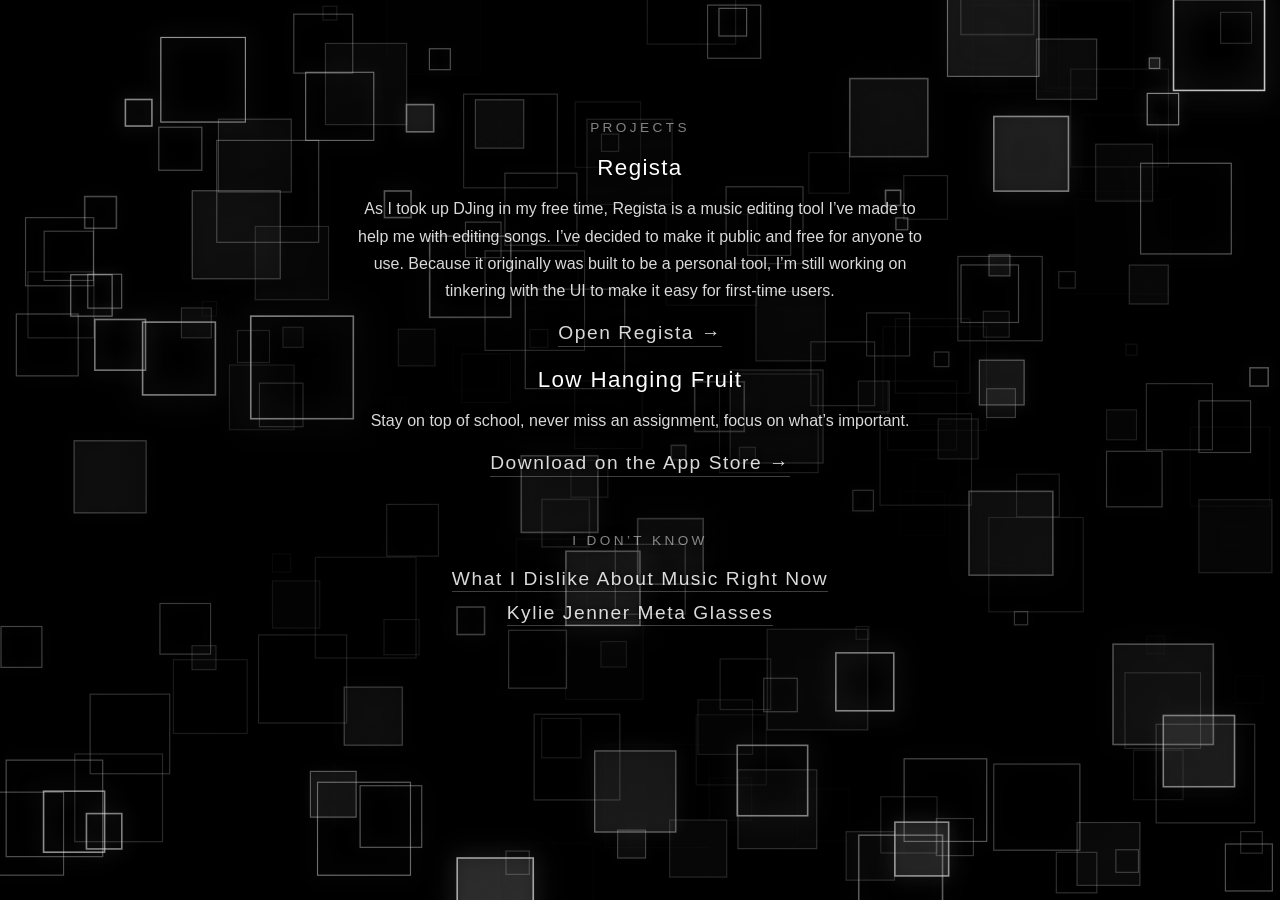
==== index.html @ 496a68cd "Rename Writing section heading to "I don't know" Co-Authored-By: Claude Fable 5.1 <noreply@anthropic" ====
<!DOCTYPE html>
<html lang="en">
<head>
  <meta charset="UTF-8">
  <meta name="viewport" content="width=device-width, initial-scale=1.0">
  <title>Olisa Nwogugu</title>
  <meta name="description" content="Olisa's website">
  <meta name="robots" content="index, follow">
  <meta name="author" content="Olisa Nwogugu">
  <link rel="canonical" href="https://olisanwogugu.com/">

  <!-- Open Graph -->
  <meta property="og:type" content="website">
  <meta property="og:site_name" content="Olisa Nwogugu">
  <meta property="og:title" content="Olisa Nwogugu">
  <meta property="og:description" content="Olisa's website">
  <meta property="og:url" content="https://olisanwogugu.com/">

  <!-- Twitter -->
  <meta name="twitter:card" content="summary">
  <meta name="twitter:title" content="Olisa Nwogugu">
  <meta name="twitter:description" content="Olisa's website">

  <!-- Structured data: identify the site with the person -->
  <script type="application/ld+json">
  {
    "@context": "https://schema.org",
    "@type": "Person",
    "name": "Olisa Nwogugu",
    "url": "https://olisanwogugu.com/",
    "sameAs": [
      "https://github.com/OlisaNW247"
    ]
  }
  </script>
  <link rel="stylesheet" href="/squares.css">
  <style>
    * { margin: 0; padding: 0; box-sizing: border-box; }
    body {
      min-height: 100%;
      background: #000;
      color: #fff;
      font-family: -apple-system, BlinkMacSystemFont, "Segoe UI", Helvetica, Arial, sans-serif;
      text-align: center;
    }
    main { padding: 4rem 2rem; max-width: 40rem; margin: 0 auto; }
    h1 {
      font-size: clamp(2rem, 7vw, 4rem);
      font-weight: 300;
      letter-spacing: 0.35em;
      text-transform: uppercase;
      margin-right: -0.35em; /* offsets trailing letter-spacing so text is truly centered */
    }
    h2 {
      margin-top: 3.5rem;
      font-size: 0.85rem;
      font-weight: 400;
      letter-spacing: 0.25em;
      text-transform: uppercase;
      opacity: 0.5;
    }
    main > h2:first-child { margin-top: 0; }
    /* Present for search engines & screen readers without showing visually. */
    .visually-hidden {
      position: absolute;
      width: 1px; height: 1px;
      margin: -1px; padding: 0; border: 0;
      clip: rect(0 0 0 0); clip-path: inset(50%);
      overflow: hidden; white-space: nowrap;
    }
    ul { list-style: none; margin-top: 1.25rem; }
    li + li { margin-top: 0.75rem; }
    a {
      color: #fff;
      text-decoration: none;
      font-size: clamp(1rem, 2.5vw, 1.2rem);
      letter-spacing: 0.08em;
      opacity: 0.85;
      border-bottom: 1px solid rgba(255, 255, 255, 0.3);
      padding-bottom: 2px;
    }
    a:hover { opacity: 1; border-bottom-color: #fff; }
    .project { margin-top: 1.25rem; }
    .project h3 {
      font-size: clamp(1.1rem, 3vw, 1.4rem);
      font-weight: 400;
      letter-spacing: 0.06em;
    }
    .project p {
      margin-top: 0.9rem;
      font-size: 1rem;
      line-height: 1.7;
      opacity: 0.85;
    }
    .project .visit { display: inline-block; margin-top: 1.1rem; }
  </style>
</head>
<body>
  <canvas id="bg" aria-hidden="true"></canvas>
  <div id="veil" aria-hidden="true"></div>
  <main>
    <h1 class="visually-hidden">Olisa Nwogugu</h1>
    <h2>Projects</h2>
    <div class="project">
      <h3>Regista</h3>
      <p>As I took up DJing in my free time, Regista is a music editing tool I&rsquo;ve made to help me with editing songs. I&rsquo;ve decided to make it public and free for anyone to use. Because it originally was built to be a personal tool, I&rsquo;m still working on tinkering with the UI to make it easy for first-time users.</p>
      <a class="visit" href="https://olisanwogugu--regista-separator-web.modal.run/">Open Regista &rarr;</a>
    </div>

    <div class="project">
      <h3>Low Hanging Fruit</h3>
      <p>Stay on top of school, never miss an assignment, focus on what&rsquo;s important.</p>
      <a class="visit" href="https://apps.apple.com/us/app/low-hanging-fruit/id6783911002">Download on the App Store &rarr;</a>
    </div>

    <h2>I don&rsquo;t know</h2>
    <ul>
      <li><a href="/posts/what-i-dislike-about-music-right-now.html">What I Dislike About Music Right Now</a></li>
      <li><a href="/posts/kylie-jenner-meta-glasses.html">Kylie Jenner Meta Glasses</a></li>
    </ul>
  </main>
  <script src="/squares.js"></script>
</body>
</html>
---- squares.css ----
/* Background canvas layer + legibility helpers, shared across pages. */
#bg {
  position: fixed;
  inset: 0;
  width: 100%;
  height: 100%;
  z-index: 0;
  display: block;
  pointer-events: none;
}

/* Soft dark vignette so the drifting squares never overpower the text. */
#veil {
  position: fixed;
  inset: 0;
  z-index: 1;
  pointer-events: none;
  background: radial-gradient(
    ellipse at center,
    rgba(0, 0, 0, 0.72) 0%,
    rgba(0, 0, 0, 0.45) 38%,
    rgba(0, 0, 0, 0.2) 70%,
    rgba(0, 0, 0, 0) 100%
  );
}

/* Content sits above both layers. */
main {
  position: relative;
  z-index: 2;
}

/* A little glow behind text keeps it crisp against bright squares. */
main :is(h1, h2, h3, p, a, time) {
  text-shadow: 0 0 12px rgba(0, 0, 0, 0.9), 0 0 4px rgba(0, 0, 0, 0.9);
}
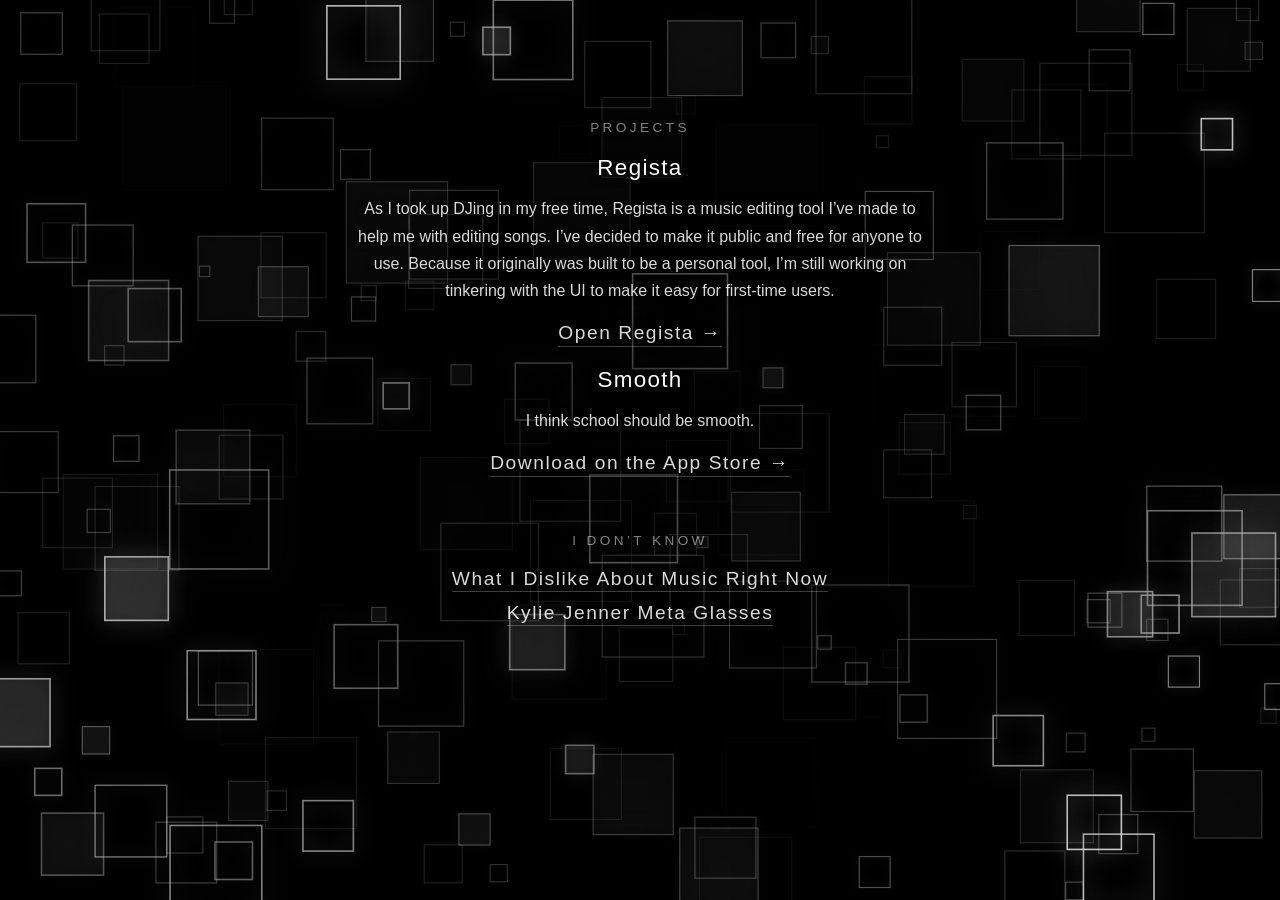
==== commit 16ff95b2: "Rename Low Hanging Fruit project to Smooth Co-Authored-By: Claude Fable 5.1 <noreply@anthropic.com> " ====
--- a/index.html
+++ b/index.html
@@ -108,9 +108,9 @@
     </div>
 
     <div class="project">
-      <h3>Low Hanging Fruit</h3>
-      <p>Stay on top of school, never miss an assignment, focus on what&rsquo;s important.</p>
-      <a class="visit" href="https://apps.apple.com/us/app/low-hanging-fruit/id6783911002">Download on the App Store &rarr;</a>
+      <h3>Smooth</h3>
+      <p>I think school should be smooth.</p>
+      <a class="visit" href="https://apps.apple.com/us/app/smooth-for-students/id6783911002">Download on the App Store &rarr;</a>
     </div>
 
     <h2>I don&rsquo;t know</h2>
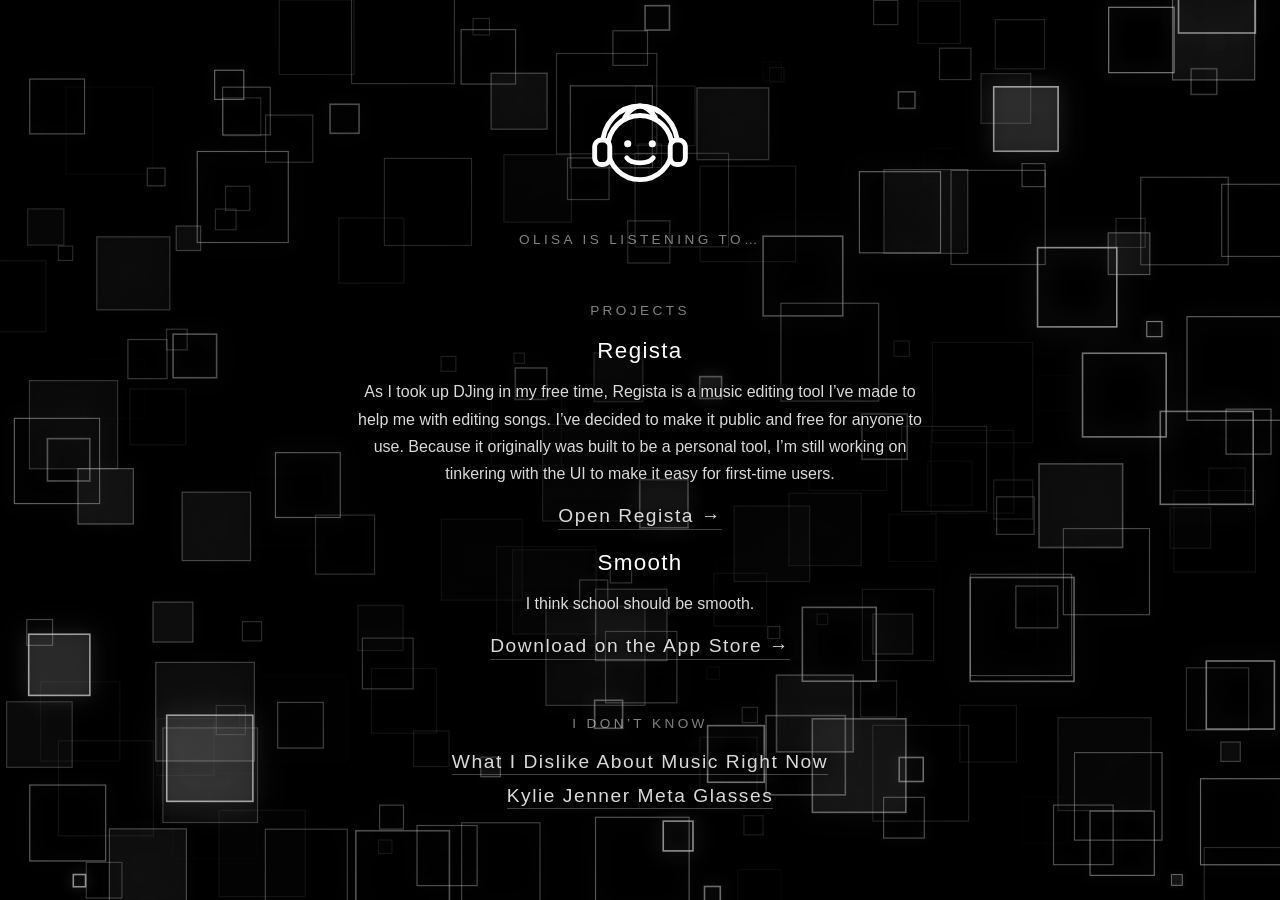
==== commit 6bc3c6bb: "Add "Olisa is listening to" icon and cinematic now-playing reveal Adds a cartoon headphones icon to " ====
--- a/index.html
+++ b/index.html
@@ -34,6 +34,7 @@
   }
   </script>
   <link rel="stylesheet" href="/squares.css">
+  <link rel="stylesheet" href="/listening.css">
   <style>
     * { margin: 0; padding: 0; box-sizing: border-box; }
     body {
@@ -59,7 +60,6 @@
       text-transform: uppercase;
       opacity: 0.5;
     }
-    main > h2:first-child { margin-top: 0; }
     /* Present for search engines & screen readers without showing visually. */
     .visually-hidden {
       position: absolute;
@@ -100,6 +100,32 @@
   <div id="veil" aria-hidden="true"></div>
   <main>
     <h1 class="visually-hidden">Olisa Nwogugu</h1>
+    <div class="listening">
+      <button class="listening-btn" id="listening-btn" type="button" aria-label="See what Olisa is listening to">
+        <svg viewBox="0 0 72 72" fill="none" stroke="currentColor" stroke-width="2.6" stroke-linecap="round" stroke-linejoin="round" aria-hidden="true">
+          <!-- floating notes (animate on hover) -->
+          <g class="note note-1" transform="translate(56 14)"><path d="M0 7V-2l5-1.5V5.5"/><circle cx="-1.8" cy="7.2" r="1.9" fill="currentColor" stroke="none"/><circle cx="3.2" cy="5.7" r="1.9" fill="currentColor" stroke="none"/></g>
+          <g class="note note-2" transform="translate(10 20)"><path d="M0 6V-3"/><circle cx="-1.8" cy="6.2" r="1.9" fill="currentColor" stroke="none"/></g>
+          <g class="note note-3" transform="translate(63 30)"><path d="M0 5V-3"/><circle cx="-1.8" cy="5.2" r="1.9" fill="currentColor" stroke="none"/></g>
+          <!-- head -->
+          <circle cx="36" cy="40" r="17"/>
+          <!-- hair tuft -->
+          <path d="M28 24c2-4 6-6 8-6s6 2 8 6"/>
+          <!-- eyes -->
+          <circle cx="29.5" cy="38" r="1.9" fill="currentColor" stroke="none"/>
+          <circle cx="42.5" cy="38" r="1.9" fill="currentColor" stroke="none"/>
+          <!-- smile -->
+          <path d="M29 45.5c2.5 3.5 11.5 3.5 14 0"/>
+          <!-- headband -->
+          <path d="M16 40c0-13 9-22 20-22s20 9 20 22"/>
+          <!-- ear cups -->
+          <rect x="12" y="36" width="8" height="13" rx="3.5" fill="#000"/>
+          <rect x="52" y="36" width="8" height="13" rx="3.5" fill="#000"/>
+        </svg>
+      </button>
+      <p class="listening-label">Olisa is listening to&hellip;</p>
+    </div>
+
     <h2>Projects</h2>
     <div class="project">
       <h3>Regista</h3>
@@ -120,5 +146,6 @@
     </ul>
   </main>
   <script src="/squares.js"></script>
+  <script src="/listening.js"></script>
 </body>
 </html>
--- a/listening.css
+++ b/listening.css
@@ -0,0 +1,126 @@
+/* "Olisa is listening to" — icon + cinematic reveal */
+
+.listening { display: flex; flex-direction: column; align-items: center; gap: 1rem; margin-bottom: 1rem; }
+.listening-btn {
+  appearance: none; background: none; border: 0; padding: 0.5rem; cursor: pointer;
+  color: #fff; border-radius: 50%; line-height: 0;
+  transition: transform 0.4s cubic-bezier(.2,.8,.2,1);
+}
+.listening-btn svg { width: clamp(96px, 18vw, 136px); height: auto; display: block; overflow: visible; }
+.listening-btn:hover, .listening-btn:focus-visible { transform: translateY(-4px) scale(1.04); outline: none; }
+.listening-btn .note { opacity: 0; transform-origin: center; }
+.listening-btn:hover .note, .listening-btn:focus-visible .note { animation: lst-note 1.6s ease-out infinite; }
+.listening-btn .note-2 { animation-delay: 0.5s !important; }
+.listening-btn .note-3 { animation-delay: 1s !important; }
+.listening-label {
+  font-size: 0.85rem; font-weight: 400; letter-spacing: 0.25em; text-transform: uppercase; opacity: 0.5;
+}
+@keyframes lst-note {
+  0%   { opacity: 0; transform: translateY(6px) rotate(-8deg); }
+  20%  { opacity: 0.9; }
+  100% { opacity: 0; transform: translateY(-22px) rotate(10deg); }
+}
+
+/* ---------- overlay ---------- */
+.lst-overlay {
+  position: fixed; inset: 0; z-index: 1000; background: #000; color: #fff;
+  display: flex; align-items: center; justify-content: center; overflow: hidden;
+  font-family: -apple-system, BlinkMacSystemFont, "Segoe UI", Helvetica, Arial, sans-serif;
+  opacity: 0; pointer-events: none; transition: opacity 0.5s ease;
+}
+.lst-overlay.is-open { opacity: 1; pointer-events: auto; }
+.lst-backdrop { position: absolute; inset: -12%; overflow: hidden; }
+.lst-backdrop img {
+  width: 100%; height: 100%; object-fit: cover; filter: blur(70px) saturate(1.4) brightness(0.55);
+  transform: scale(1.2); opacity: 0;
+}
+.lst-vignette { position: absolute; inset: 0; background: radial-gradient(ellipse at center, rgba(0,0,0,0) 35%, rgba(0,0,0,0.85) 100%); }
+.lst-grain {
+  position: absolute; inset: -50%; opacity: 0.07; pointer-events: none; mix-blend-mode: screen;
+  background-image: url("data:image/svg+xml;utf8,<svg xmlns='http://www.w3.org/2000/svg' width='240' height='240'><filter id='n'><feTurbulence type='fractalNoise' baseFrequency='0.9' numOctaves='2' stitchTiles='stitch'/><feColorMatrix values='0 0 0 0 1 0 0 0 0 1 0 0 0 0 1 0 0 0 0.5 0'/></filter><rect width='100%' height='100%' filter='url(%23n)'/></svg>");
+}
+.lst-bar { position: absolute; left: 0; right: 0; height: 9vh; background: #000; z-index: 3; }
+.lst-bar-top { top: 0; transform: translateY(-100%); }
+.lst-bar-bottom { bottom: 0; transform: translateY(100%); }
+.lst-close {
+  position: absolute; top: calc(9vh + 1rem); right: 1.25rem; z-index: 5;
+  appearance: none; background: rgba(255,255,255,0.08); border: 1px solid rgba(255,255,255,0.2);
+  color: #fff; width: 2.6rem; height: 2.6rem; border-radius: 50%; cursor: pointer; font-size: 1.1rem;
+  letter-spacing: 0; opacity: 0; transition: background 0.2s, opacity 0.4s;
+}
+.lst-close:hover { background: rgba(255,255,255,0.18); }
+.lst-stage {
+  position: relative; z-index: 4; text-align: center; padding: 0 1.25rem; max-width: 46rem; width: 100%;
+  display: flex; flex-direction: column; align-items: center;
+}
+.lst-eyebrow {
+  font-size: 0.8rem; letter-spacing: 0.25em; text-transform: uppercase; opacity: 0.6; margin: 0 0 1.75rem;
+}
+.lst-art {
+  width: min(58vmin, 22rem); aspect-ratio: 1; border-radius: 6px; overflow: hidden;
+  box-shadow: 0 40px 120px rgba(0,0,0,0.75), 0 0 0 1px rgba(255,255,255,0.06);
+  background: #111;
+}
+.lst-art img { width: 100%; height: 100%; object-fit: cover; display: block; }
+.lst-title {
+  margin: 2rem 0 0; font-weight: 300; line-height: 1.1; letter-spacing: 0.02em;
+  font-size: clamp(1.9rem, 6.5vw, 4.2rem);
+}
+.lst-title .w { display: inline-block; overflow: hidden; vertical-align: bottom; padding: 0 0.12em; margin: 0 -0.12em; }
+.lst-title .w > span { display: inline-block; }
+.lst-artist {
+  margin: 1.1rem 0 0; font-size: 0.85rem; letter-spacing: 0.22em; text-transform: uppercase; opacity: 0.65;
+}
+.lst-album { margin: 0.4rem 0 0; font-size: 0.95rem; letter-spacing: 0.04em; opacity: 0.45; }
+.lst-album[hidden] { display: none; }
+.lst-link {
+  display: inline-block; margin-top: 2rem; color: #fff; text-decoration: none; letter-spacing: 0.08em;
+  font-size: 0.95rem; opacity: 0.85; border-bottom: 1px solid rgba(255,255,255,0.3); padding-bottom: 2px;
+}
+.lst-link:hover { opacity: 1; border-bottom-color: #fff; }
+.lst-link[hidden] { display: none; }
+.lst-status { position: absolute; z-index: 4; font-size: 0.8rem; letter-spacing: 0.25em; text-transform: uppercase; opacity: 0.5; }
+.lst-status[hidden] { display: none; }
+.lst-overlay.is-loading .lst-stage { visibility: hidden; }
+.lst-overlay.is-loading .lst-status { animation: lst-pulse 1.4s ease-in-out infinite; }
+@keyframes lst-pulse { 0%, 100% { opacity: 0.25; } 50% { opacity: 0.7; } }
+
+/* ---------- the reveal (motion only when allowed) ---------- */
+@media (prefers-reduced-motion: no-preference) {
+  .lst-overlay.is-open .lst-backdrop img { animation: lst-bloom 2.4s cubic-bezier(.2,.7,.2,1) 0.3s forwards, lst-drift 36s ease-in-out 2.7s infinite alternate; }
+  .lst-overlay.is-open .lst-grain { animation: lst-grain 0.6s steps(4) infinite; }
+  .lst-overlay.is-open .lst-bar-top { animation: lst-bar-in 1s cubic-bezier(.2,.8,.2,1) 0.2s forwards; }
+  .lst-overlay.is-open .lst-bar-bottom { animation: lst-bar-in 1s cubic-bezier(.2,.8,.2,1) 0.2s forwards; }
+  .lst-overlay.is-open .lst-close { animation: lst-fade 0.6s ease 3s forwards; }
+  .lst-overlay.is-open .lst-eyebrow { opacity: 0; animation: lst-eyebrow 1.4s cubic-bezier(.2,.7,.2,1) 0.8s forwards; }
+  .lst-overlay.is-open .lst-art { opacity: 0; animation: lst-art 1.8s cubic-bezier(.2,.7,.2,1) 1.1s forwards; }
+  .lst-overlay.is-open .lst-title .w > span { transform: translateY(115%); animation: lst-rise 0.9s cubic-bezier(.2,.8,.2,1) forwards; animation-delay: calc(2.1s + var(--i, 0) * 0.08s); }
+  .lst-overlay.is-open .lst-artist { opacity: 0; animation: lst-fade-up-artist 0.9s ease 2.7s forwards; }
+  .lst-overlay.is-open .lst-album { opacity: 0; animation: lst-fade-up-album 0.9s ease 2.85s forwards; }
+  .lst-overlay.is-open .lst-link { opacity: 0; animation: lst-fade-up-link 0.9s ease 3s forwards; }
+  .lst-overlay.is-open .lst-status { animation: lst-pulse 1.4s ease-in-out infinite; }
+}
+@media (prefers-reduced-motion: reduce) {
+  .lst-overlay { transition: none; }
+  .lst-backdrop img { opacity: 1; transform: none; }
+  .lst-bar-top, .lst-bar-bottom { transform: none; }
+  .lst-close { opacity: 1; }
+}
+@keyframes lst-bloom { from { opacity: 0; transform: scale(1.35); } to { opacity: 1; transform: scale(1.2); } }
+@keyframes lst-drift { from { transform: scale(1.2) translate(0, 0); } to { transform: scale(1.3) translate(-2%, 2%); } }
+@keyframes lst-grain { 0% { transform: translate(0,0); } 25% { transform: translate(-4%, 3%); } 50% { transform: translate(3%, -5%); } 75% { transform: translate(-2%, -2%); } 100% { transform: translate(4%, 4%); } }
+@keyframes lst-bar-in { to { transform: translateY(0); } }
+@keyframes lst-fade { to { opacity: 1; } }
+@keyframes lst-fade-up { from { opacity: 0; transform: translateY(10px); } to { opacity: 1; transform: translateY(0); } }
+@keyframes lst-fade-up-link { from { opacity: 0; transform: translateY(10px); } to { opacity: 0.85; transform: translateY(0); } }
+@keyframes lst-fade-up-artist { from { opacity: 0; transform: translateY(10px); } to { opacity: 0.65; transform: translateY(0); } }
+@keyframes lst-fade-up-album { from { opacity: 0; transform: translateY(10px); } to { opacity: 0.45; transform: translateY(0); } }
+@keyframes lst-eyebrow { from { opacity: 0; letter-spacing: 0.7em; } to { opacity: 0.6; letter-spacing: 0.25em; } }
+@keyframes lst-art { from { opacity: 0; transform: scale(1.14) translateY(12px); filter: blur(24px); } to { opacity: 1; transform: scale(1) translateY(0); filter: blur(0); } }
+@keyframes lst-rise { to { transform: translateY(0); } }
+
+@media (max-width: 480px) {
+  .lst-bar { height: 7vh; }
+  .lst-close { top: calc(7vh + 0.75rem); right: 0.75rem; }
+  .lst-art { width: min(64vw, 18rem); }
+}
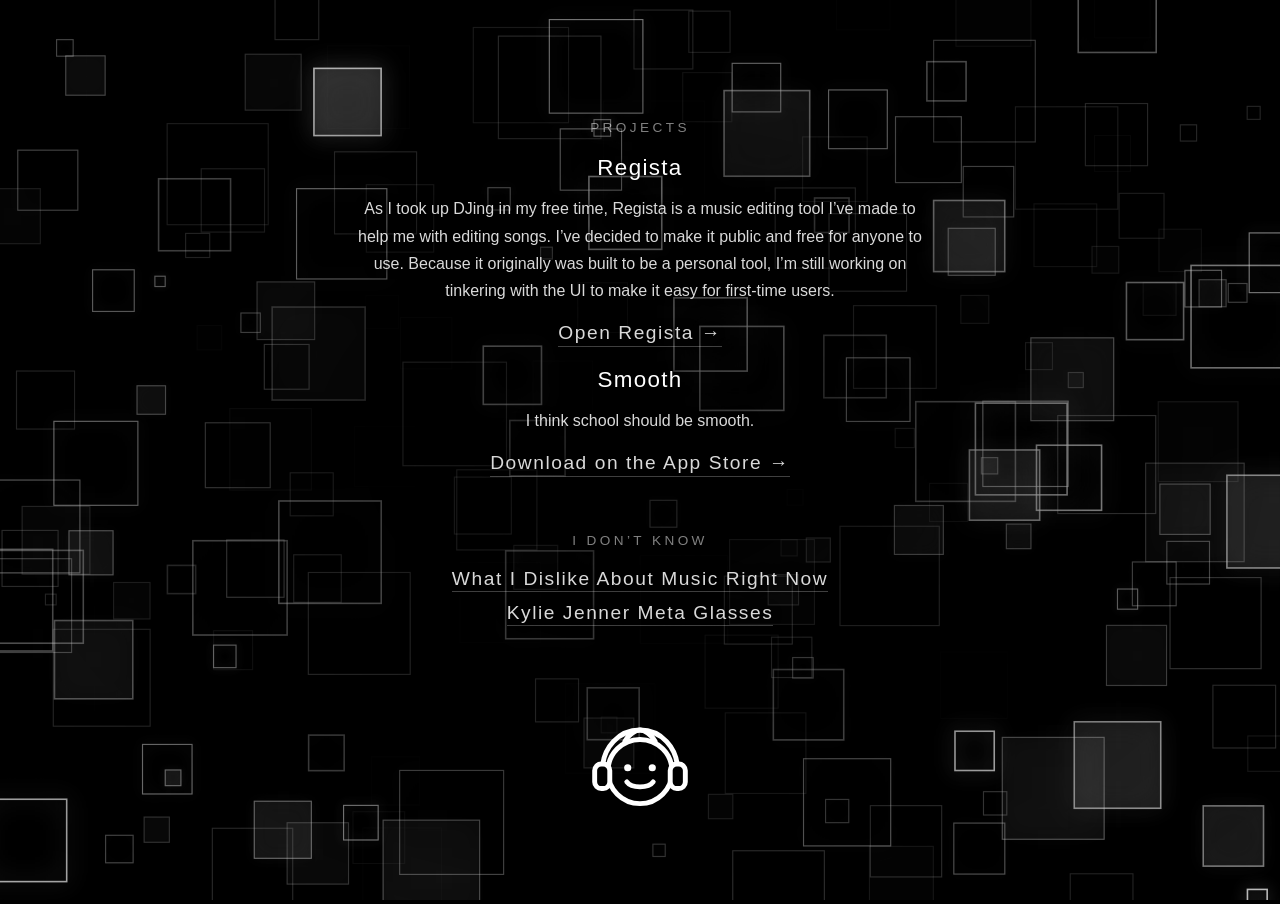
==== commit cae765f7: "Move listening icon to bottom of homepage and drop its label Co-Authored-By: Claude Fable 5.1 <norep" ====
--- a/index.html
+++ b/index.html
@@ -100,6 +100,25 @@
   <div id="veil" aria-hidden="true"></div>
   <main>
     <h1 class="visually-hidden">Olisa Nwogugu</h1>
+    <h2>Projects</h2>
+    <div class="project">
+      <h3>Regista</h3>
+      <p>As I took up DJing in my free time, Regista is a music editing tool I&rsquo;ve made to help me with editing songs. I&rsquo;ve decided to make it public and free for anyone to use. Because it originally was built to be a personal tool, I&rsquo;m still working on tinkering with the UI to make it easy for first-time users.</p>
+      <a class="visit" href="https://olisanwogugu--regista-separator-web.modal.run/">Open Regista &rarr;</a>
+    </div>
+
+    <div class="project">
+      <h3>Smooth</h3>
+      <p>I think school should be smooth.</p>
+      <a class="visit" href="https://apps.apple.com/us/app/smooth-for-students/id6783911002">Download on the App Store &rarr;</a>
+    </div>
+
+    <h2>I don&rsquo;t know</h2>
+    <ul>
+      <li><a href="/posts/what-i-dislike-about-music-right-now.html">What I Dislike About Music Right Now</a></li>
+      <li><a href="/posts/kylie-jenner-meta-glasses.html">Kylie Jenner Meta Glasses</a></li>
+    </ul>
+
     <div class="listening">
       <button class="listening-btn" id="listening-btn" type="button" aria-label="See what Olisa is listening to">
         <svg viewBox="0 0 72 72" fill="none" stroke="currentColor" stroke-width="2.6" stroke-linecap="round" stroke-linejoin="round" aria-hidden="true">
@@ -123,27 +142,7 @@
           <rect x="52" y="36" width="8" height="13" rx="3.5" fill="#000"/>
         </svg>
       </button>
-      <p class="listening-label">Olisa is listening to&hellip;</p>
     </div>
-
-    <h2>Projects</h2>
-    <div class="project">
-      <h3>Regista</h3>
-      <p>As I took up DJing in my free time, Regista is a music editing tool I&rsquo;ve made to help me with editing songs. I&rsquo;ve decided to make it public and free for anyone to use. Because it originally was built to be a personal tool, I&rsquo;m still working on tinkering with the UI to make it easy for first-time users.</p>
-      <a class="visit" href="https://olisanwogugu--regista-separator-web.modal.run/">Open Regista &rarr;</a>
-    </div>
-
-    <div class="project">
-      <h3>Smooth</h3>
-      <p>I think school should be smooth.</p>
-      <a class="visit" href="https://apps.apple.com/us/app/smooth-for-students/id6783911002">Download on the App Store &rarr;</a>
-    </div>
-
-    <h2>I don&rsquo;t know</h2>
-    <ul>
-      <li><a href="/posts/what-i-dislike-about-music-right-now.html">What I Dislike About Music Right Now</a></li>
-      <li><a href="/posts/kylie-jenner-meta-glasses.html">Kylie Jenner Meta Glasses</a></li>
-    </ul>
   </main>
   <script src="/squares.js"></script>
   <script src="/listening.js"></script>
--- a/listening.css
+++ b/listening.css
@@ -1,6 +1,6 @@
 /* "Olisa is listening to" — icon + cinematic reveal */
 
-.listening { display: flex; flex-direction: column; align-items: center; gap: 1rem; margin-bottom: 1rem; }
+.listening { display: flex; flex-direction: column; align-items: center; gap: 1rem; margin-top: 4rem; }
 .listening-btn {
   appearance: none; background: none; border: 0; padding: 0.5rem; cursor: pointer;
   color: #fff; border-radius: 50%; line-height: 0;
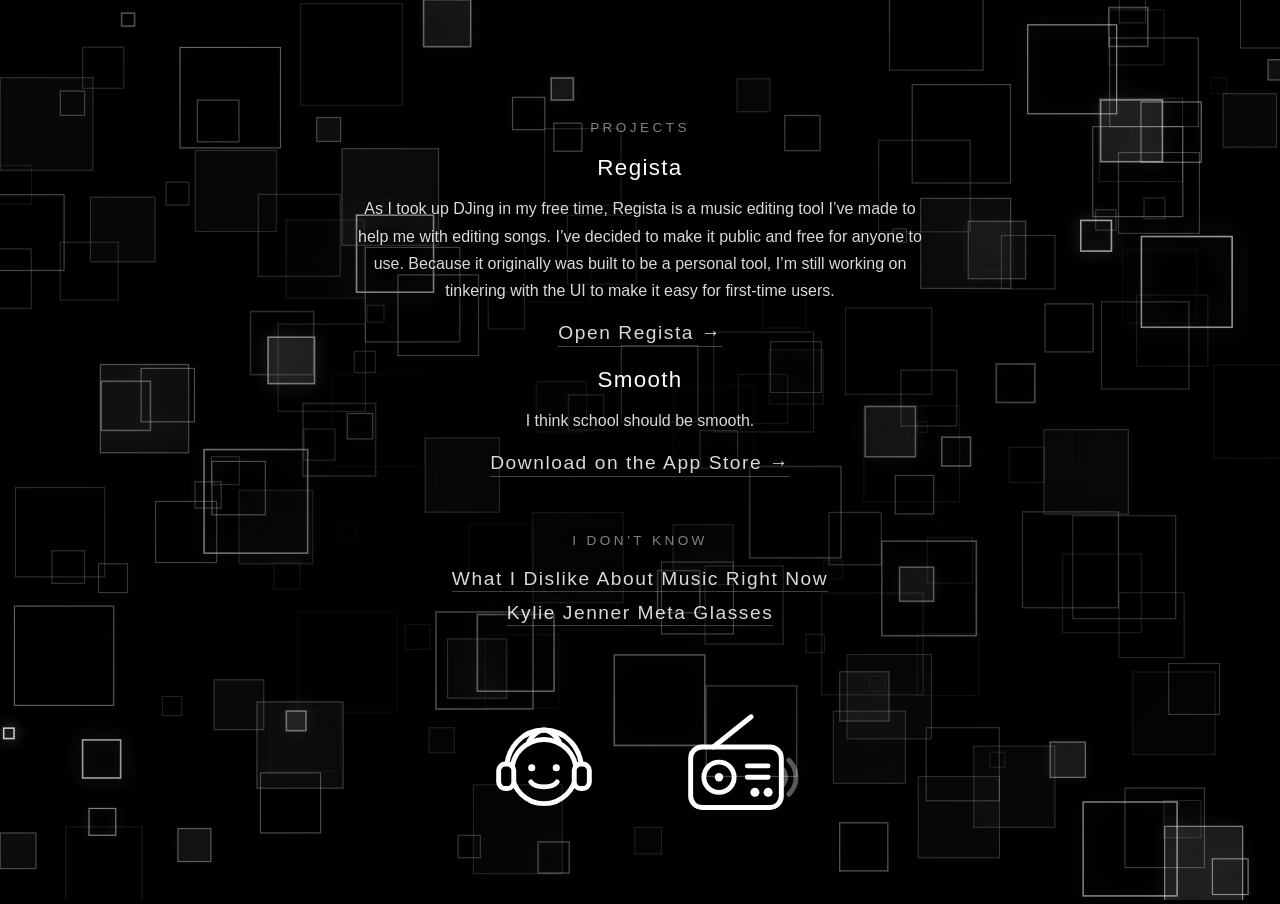
==== commit 109534b4: "Add Olisa's radio: a synchronized 24/7 station from the last played playlist The Action now also pic" ====
--- a/index.html
+++ b/index.html
@@ -142,6 +142,23 @@
           <rect x="52" y="36" width="8" height="13" rx="3.5" fill="#000"/>
         </svg>
       </button>
+      <a class="listening-btn radio-btn" href="/radio.html" aria-label="Tune in to Olisa&rsquo;s radio">
+        <svg viewBox="0 0 72 72" fill="none" stroke="currentColor" stroke-width="2.6" stroke-linecap="round" stroke-linejoin="round" aria-hidden="true">
+          <!-- antenna -->
+          <path d="M24 27 44 11"/>
+          <!-- body -->
+          <rect x="12" y="27" width="48" height="32" rx="6"/>
+          <!-- speaker -->
+          <circle cx="27" cy="43" r="8"/>
+          <circle cx="27" cy="43" r="2.2" fill="currentColor" stroke="none"/>
+          <!-- dial + tuner -->
+          <path d="M42 37h11M42 43h11"/>
+          <circle cx="46" cy="51" r="2.4" fill="currentColor" stroke="none"/>
+          <circle cx="53" cy="51" r="2.4" fill="currentColor" stroke="none"/>
+          <!-- sound waves (animate on hover) -->
+          <g class="wave"><path d="M60 38c3 3 3 7 0 10"/><path d="M64 34c5 5 5 13 0 18"/></g>
+        </svg>
+      </a>
     </div>
   </main>
   <script src="/squares.js"></script>
--- a/listening.css
+++ b/listening.css
@@ -1,6 +1,6 @@
 /* "Olisa is listening to" — icon + cinematic reveal */
 
-.listening { display: flex; flex-direction: column; align-items: center; gap: 1rem; margin-top: 4rem; }
+.listening { display: flex; flex-direction: row; align-items: center; justify-content: center; gap: 2.5rem; margin-top: 4rem; }
 .listening-btn {
   appearance: none; background: none; border: 0; padding: 0.5rem; cursor: pointer;
   color: #fff; border-radius: 50%; line-height: 0;
@@ -15,6 +15,10 @@
 .listening-label {
   font-size: 0.85rem; font-weight: 400; letter-spacing: 0.25em; text-transform: uppercase; opacity: 0.5;
 }
+.radio-btn { display: inline-block; border-bottom: 0; opacity: 1; }
+.radio-btn .wave { opacity: 0.35; transition: opacity 0.3s; }
+.radio-btn:hover .wave, .radio-btn:focus-visible .wave { opacity: 1; animation: lst-wave 1.2s ease-in-out infinite; }
+@keyframes lst-wave { 0%, 100% { opacity: 0.4; } 50% { opacity: 1; } }
 @keyframes lst-note {
   0%   { opacity: 0; transform: translateY(6px) rotate(-8deg); }
   20%  { opacity: 0.9; }
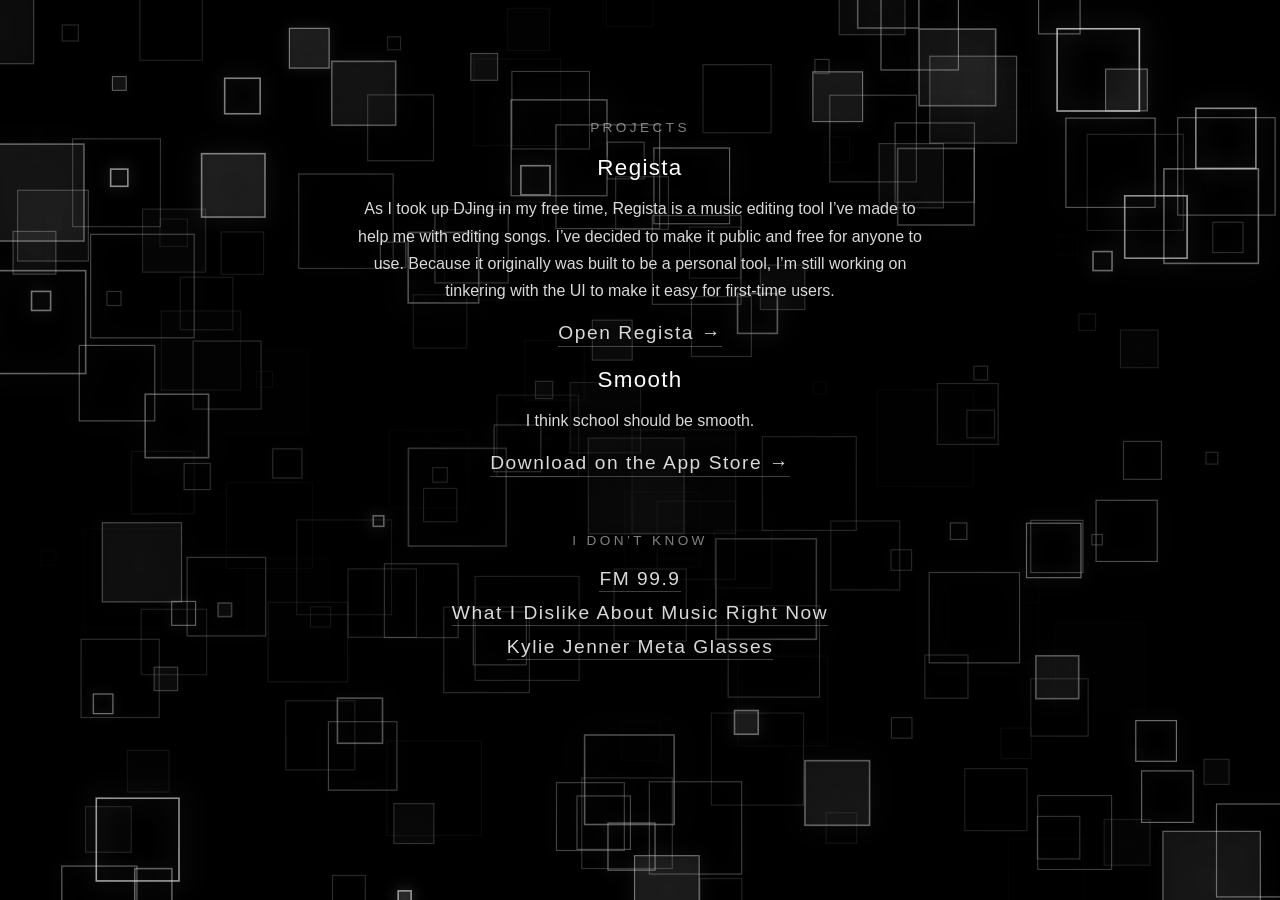
==== commit 2aa70bb7: "Homepage: FM 99.9 as a text link under "I don't know"; drop the icons Co-Authored-By: Claude Fable 5" ====
--- a/index.html
+++ b/index.html
@@ -34,7 +34,6 @@
   }
   </script>
   <link rel="stylesheet" href="/squares.css">
-  <link rel="stylesheet" href="/listening.css">
   <style>
     * { margin: 0; padding: 0; box-sizing: border-box; }
     body {
@@ -115,53 +114,11 @@
 
     <h2>I don&rsquo;t know</h2>
     <ul>
+      <li><a href="/radio.html">FM 99.9</a></li>
       <li><a href="/posts/what-i-dislike-about-music-right-now.html">What I Dislike About Music Right Now</a></li>
       <li><a href="/posts/kylie-jenner-meta-glasses.html">Kylie Jenner Meta Glasses</a></li>
     </ul>
-
-    <div class="listening">
-      <button class="listening-btn" id="listening-btn" type="button" aria-label="See what Olisa is listening to">
-        <svg viewBox="0 0 72 72" fill="none" stroke="currentColor" stroke-width="2.6" stroke-linecap="round" stroke-linejoin="round" aria-hidden="true">
-          <!-- floating notes (animate on hover) -->
-          <g class="note note-1" transform="translate(56 14)"><path d="M0 7V-2l5-1.5V5.5"/><circle cx="-1.8" cy="7.2" r="1.9" fill="currentColor" stroke="none"/><circle cx="3.2" cy="5.7" r="1.9" fill="currentColor" stroke="none"/></g>
-          <g class="note note-2" transform="translate(10 20)"><path d="M0 6V-3"/><circle cx="-1.8" cy="6.2" r="1.9" fill="currentColor" stroke="none"/></g>
-          <g class="note note-3" transform="translate(63 30)"><path d="M0 5V-3"/><circle cx="-1.8" cy="5.2" r="1.9" fill="currentColor" stroke="none"/></g>
-          <!-- head -->
-          <circle cx="36" cy="40" r="17"/>
-          <!-- hair tuft -->
-          <path d="M28 24c2-4 6-6 8-6s6 2 8 6"/>
-          <!-- eyes -->
-          <circle cx="29.5" cy="38" r="1.9" fill="currentColor" stroke="none"/>
-          <circle cx="42.5" cy="38" r="1.9" fill="currentColor" stroke="none"/>
-          <!-- smile -->
-          <path d="M29 45.5c2.5 3.5 11.5 3.5 14 0"/>
-          <!-- headband -->
-          <path d="M16 40c0-13 9-22 20-22s20 9 20 22"/>
-          <!-- ear cups -->
-          <rect x="12" y="36" width="8" height="13" rx="3.5" fill="#000"/>
-          <rect x="52" y="36" width="8" height="13" rx="3.5" fill="#000"/>
-        </svg>
-      </button>
-      <a class="listening-btn radio-btn" href="/radio.html" aria-label="Tune in to Olisa&rsquo;s radio">
-        <svg viewBox="0 0 72 72" fill="none" stroke="currentColor" stroke-width="2.6" stroke-linecap="round" stroke-linejoin="round" aria-hidden="true">
-          <!-- antenna -->
-          <path d="M24 27 44 11"/>
-          <!-- body -->
-          <rect x="12" y="27" width="48" height="32" rx="6"/>
-          <!-- speaker -->
-          <circle cx="27" cy="43" r="8"/>
-          <circle cx="27" cy="43" r="2.2" fill="currentColor" stroke="none"/>
-          <!-- dial + tuner -->
-          <path d="M42 37h11M42 43h11"/>
-          <circle cx="46" cy="51" r="2.4" fill="currentColor" stroke="none"/>
-          <circle cx="53" cy="51" r="2.4" fill="currentColor" stroke="none"/>
-          <!-- sound waves (animate on hover) -->
-          <g class="wave"><path d="M60 38c3 3 3 7 0 10"/><path d="M64 34c5 5 5 13 0 18"/></g>
-        </svg>
-      </a>
-    </div>
   </main>
   <script src="/squares.js"></script>
-  <script src="/listening.js"></script>
 </body>
 </html>
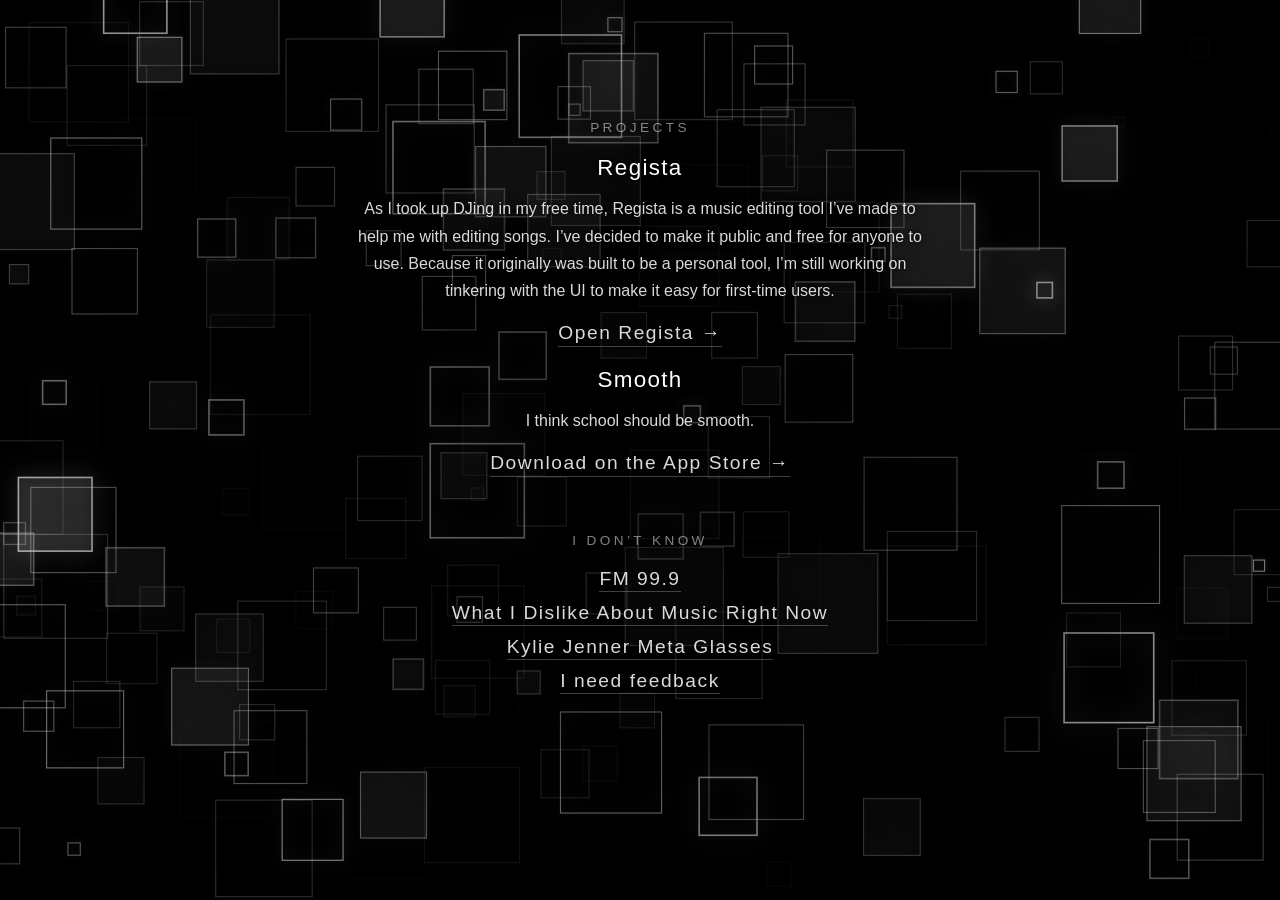
==== commit d3408980: "Homepage: add an 'I need feedback' link to the Google Form Co-Authored-By: Claude Fable 5.1 <noreply" ====
--- a/index.html
+++ b/index.html
@@ -117,6 +117,7 @@
       <li><a href="/radio.html">FM 99.9</a></li>
       <li><a href="/posts/what-i-dislike-about-music-right-now.html">What I Dislike About Music Right Now</a></li>
       <li><a href="/posts/kylie-jenner-meta-glasses.html">Kylie Jenner Meta Glasses</a></li>
+      <li><a href="https://docs.google.com/forms/d/e/1FAIpQLScZJ4BBXicAOFYSbCkHGcM5kWcDD8OXSSWtkK64kSSUO4WcJQ/viewform" target="_blank" rel="noopener">I need feedback</a></li>
     </ul>
   </main>
   <script src="/squares.js"></script>
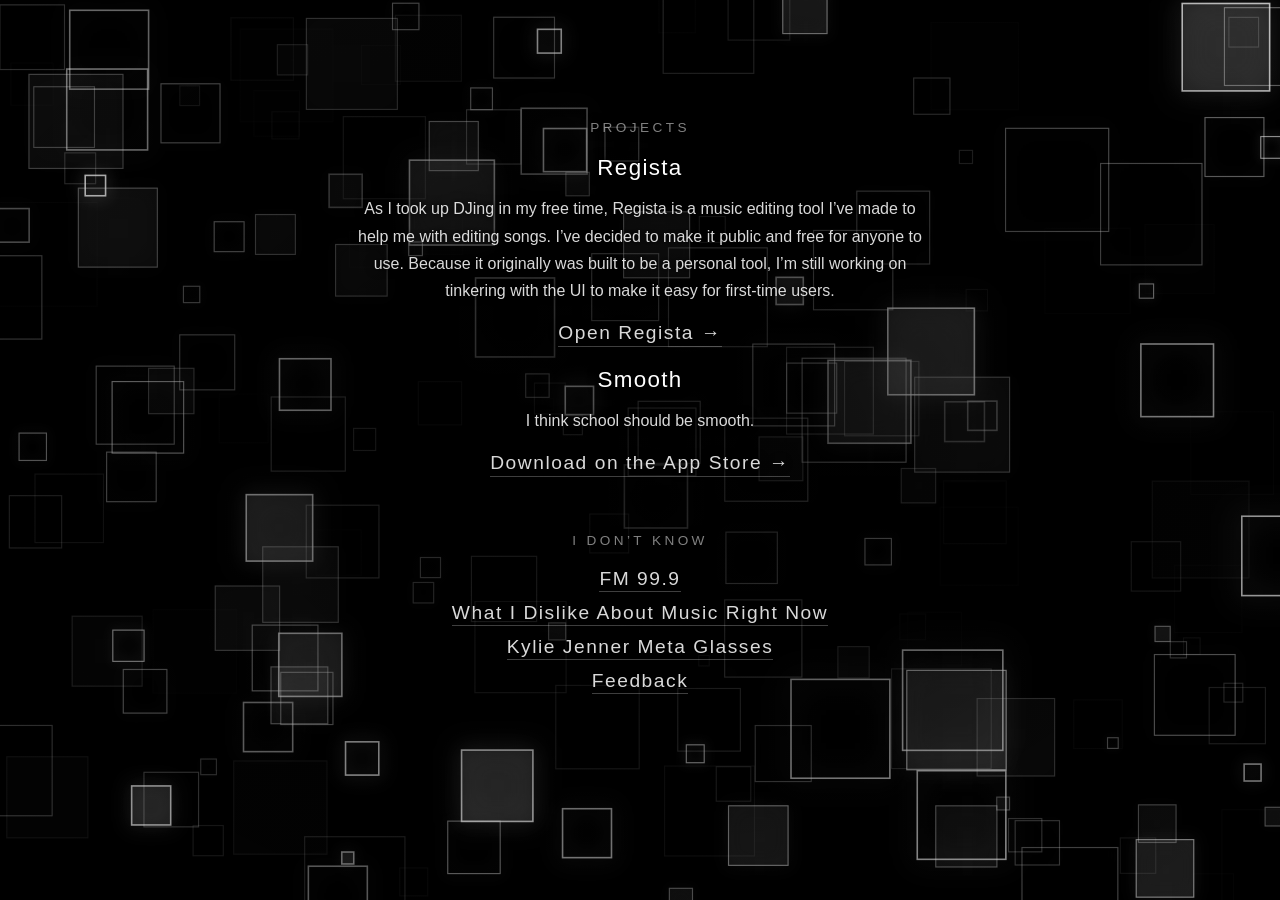
==== commit 8e6ef97d: "Homepage: rename the feedback link to "Feedback" Co-Authored-By: Claude Fable 5.1 <noreply@anthropic" ====
--- a/index.html
+++ b/index.html
@@ -117,7 +117,7 @@
       <li><a href="/radio.html">FM 99.9</a></li>
       <li><a href="/posts/what-i-dislike-about-music-right-now.html">What I Dislike About Music Right Now</a></li>
       <li><a href="/posts/kylie-jenner-meta-glasses.html">Kylie Jenner Meta Glasses</a></li>
-      <li><a href="https://docs.google.com/forms/d/e/1FAIpQLScZJ4BBXicAOFYSbCkHGcM5kWcDD8OXSSWtkK64kSSUO4WcJQ/viewform" target="_blank" rel="noopener">I need feedback</a></li>
+      <li><a href="https://docs.google.com/forms/d/e/1FAIpQLScZJ4BBXicAOFYSbCkHGcM5kWcDD8OXSSWtkK64kSSUO4WcJQ/viewform" target="_blank" rel="noopener">Feedback</a></li>
     </ul>
   </main>
   <script src="/squares.js"></script>
